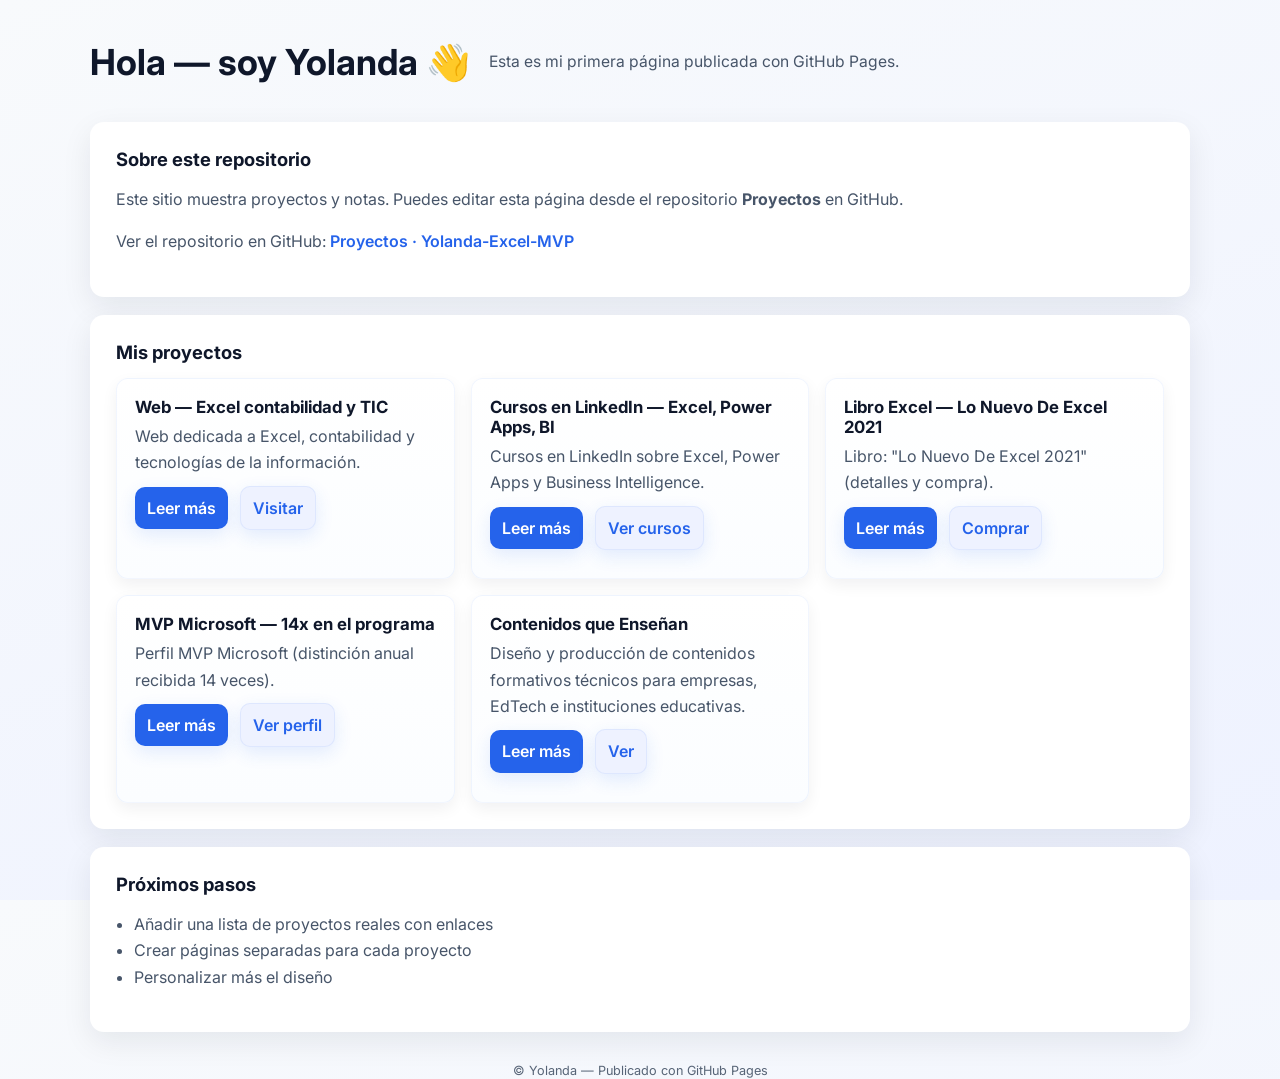
==== index.html @ 14a29754 "Estilizar CTAs: usar .btn-like en enlaces de tarjetas" ====
<!doctype html>
<html lang="es">
<head>
  <meta charset="utf-8" />
  <meta name="viewport" content="width=device-width,initial-scale=1" />
  <title>Proyectos — Yolanda</title>
  <link rel="stylesheet" href="styles.css">
</head>
<body>
  <header class="site-header">
    <div class="container">
      <h1>Hola — soy Yolanda 👋</h1>
      <p class="tagline">Esta es mi primera página publicada con GitHub Pages.</p>
    </div>
  </header>

  <main class="container">
    <section class="card">
      <h2>Sobre este repositorio</h2>
      <p>Este sitio muestra proyectos y notas. Puedes editar esta página desde el repositorio <strong>Proyectos</strong> en GitHub.</p>
      <p>Ver el repositorio en GitHub: <a href="https://github.com/Yolanda-Excel-MVP/Proyectos" target="_blank" rel="noopener">Proyectos · Yolanda-Excel-MVP</a></p>
    </section>

    <section class="card projects">
      <h2>Mis proyectos</h2>
      <div class="projects-grid">
        <article class="project-card">
          <h3>Web — Excel contabilidad y TIC</h3>
          <p>Web dedicada a Excel, contabilidad y tecnologías de la información.</p>
          <p><a class="btn-like" href="about-web.html">Leer más</a> <a class="btn-like secondary" href="https://excelcontabilidadytic.com/" target="_blank" rel="noopener">Visitar</a></p>
        </article>

        <article class="project-card">
          <h3>Cursos en LinkedIn — Excel, Power Apps, BI</h3>
          <p>Cursos en LinkedIn sobre Excel, Power Apps y Business Intelligence.</p>
          <p><a class="btn-like" href="about-linkedin.html">Leer más</a> <a class="btn-like secondary" href="https://www.linkedin.com/learning/search?keywords=yolanda%20cuesta%20altieri" target="_blank" rel="noopener">Ver cursos</a></p>
        </article>

        <article class="project-card">
          <h3>Libro Excel — Lo Nuevo De Excel 2021</h3>
          <p>Libro: "Lo Nuevo De Excel 2021" (detalles y compra).</p>
          <p><a class="btn-like" href="about-libro.html">Leer más</a> <a class="btn-like secondary" href="https://www.alpha-editorial.com/Papel/9789587788815/Lo+Nuevo+De+Excel+2021" target="_blank" rel="noopener">Comprar</a></p>
        </article>

        <article class="project-card">
          <h3>MVP Microsoft — 14x en el programa</h3>
          <p>Perfil MVP Microsoft (distinción anual recibida 14 veces).</p>
          <p><a class="btn-like" href="about-mvp.html">Leer más</a> <a class="btn-like secondary" href="https://mvp.microsoft.com/en-US/mvp/profile/04660ff3-3c9a-e411-93f2-9cb65495d3c4" target="_blank" rel="noopener">Ver perfil</a></p>
        </article>

        <article class="project-card">
          <h3>Contenidos que Enseñan</h3>
          <p>Diseño y producción de contenidos formativos técnicos para empresas, EdTech e instituciones educativas.</p>
          <p><a class="btn-like" href="about-contenidos.html">Leer más</a> <a class="btn-like secondary" href="https://excelcontabilidadytic.com/contenidos-que-ensenan-yolanda-cuesta/" target="_blank" rel="noopener">Ver</a></p>
        </article>
      </div>
    </section>

    <section class="card">
      <h2>Próximos pasos</h2>
      <ul>
        <li>Añadir una lista de proyectos reales con enlaces</li>
        <li>Crear páginas separadas para cada proyecto</li>
        <li>Personalizar más el diseño</li>
      </ul>
    </section>
  </main>

  <footer class="site-footer">
    <div class="container">
      <small>© Yolanda — Publicado con GitHub Pages</small>
    </div>
  </footer>
</body>
</html>
---- styles.css ----
@import url('https://fonts.googleapis.com/css2?family=Inter:wght@400;600;700&display=swap');
:root{
  --bg-gradient-start: #f8fafc;
  --bg-gradient-end: #eef2ff;
  --card-bg: #ffffff;
  --text: #0f172a;
  --muted: #475569;
  --accent: #2563eb;
  --accent-600: #1d4ed8;
  --radius: 14px;
  --shadow-lg: 0 10px 30px rgba(15,23,42,0.08);
  --shadow-sm: 0 6px 16px rgba(15,23,42,0.06);
}
*{box-sizing:border-box}
html,body{height:100%}
body{
  margin:0;
  font-family: 'Inter', system-ui, -apple-system, "Segoe UI", Roboto, "Helvetica Neue", Arial;
  color:var(--text);
  background: linear-gradient(160deg,var(--bg-gradient-start),var(--bg-gradient-end));
  -webkit-font-smoothing:antialiased;
  -moz-osx-font-smoothing:grayscale;
  padding:28px 16px;
}
.container{
  max-width:1100px;
  margin:0 auto;
  padding:0 20px;
}

/* Header */
.site-header{
  margin-bottom:26px;
}
.site-header .container{
  display:flex;
  gap:18px;
  align-items:center;
  padding:12px 0;
}
.site-header h1{margin:0;font-size:clamp(1.6rem,2.8vw,2.5rem);font-weight:700}
.tagline{margin:0;color:var(--muted);font-size:0.98rem}

/* Card baseline */
.card{
  background:var(--card-bg);
  border-radius:var(--radius);
  box-shadow:var(--shadow-lg);
  padding:22px;
  margin-bottom:18px;
}

h2{margin-top:0;color:var(--text);font-size:1.15rem}
p, li{color:var(--muted);line-height:1.65;font-size:1rem}
a{color:var(--accent);text-decoration:none;font-weight:600}
a:hover{text-decoration:underline}

/* Projects grid */
.projects-grid{
  display:grid;
  grid-template-columns:1fr;
  gap:16px;
  margin-top:12px;
}
.project-card{
  padding:18px;
  border-radius:12px;
  background:linear-gradient(180deg,#ffffff,#fbfdff);
  box-shadow:var(--shadow-sm);
  transition:transform .18s ease, box-shadow .18s ease;
  border:1px solid rgba(37,99,235,0.06);
}
.project-card h3{margin:0 0 6px 0;font-size:1.05rem}
.project-card p{margin:0 0 10px 0;color:var(--muted)}
.project-card a{margin-right:8px}
.project-card:hover{transform:translateY(-6px);box-shadow:0 14px 40px rgba(15,23,42,0.08)}

/* Buttons style for links */
.btn-like{
  display:inline-block;
  padding:8px 12px;
  border-radius:10px;
  background:var(--accent);
  color:white;
  text-decoration:none;
  font-weight:600;
  box-shadow:0 6px 18px rgba(37,99,235,0.12);
}
.btn-like.secondary{background:#eef2ff;color:var(--accent);border:1px solid rgba(37,99,235,0.08)}

/* Footer */
.site-footer{margin-top:28px;text-align:center;color:var(--muted);font-size:0.95rem}

/* Responsive layout */
@media(min-width:700px){
  .projects-grid{grid-template-columns:repeat(2,1fr)}
}
@media(min-width:1000px){
  .projects-grid{grid-template-columns:repeat(3,1fr)}
  .container{padding:0}
  .card{padding:26px}
}

/* Small improvements */
ul{padding-left:1.15rem}
small{opacity:0.9}

/* Accessibility helpers */
a:focus{outline:3px solid rgba(37,99,235,0.18);outline-offset:3px}
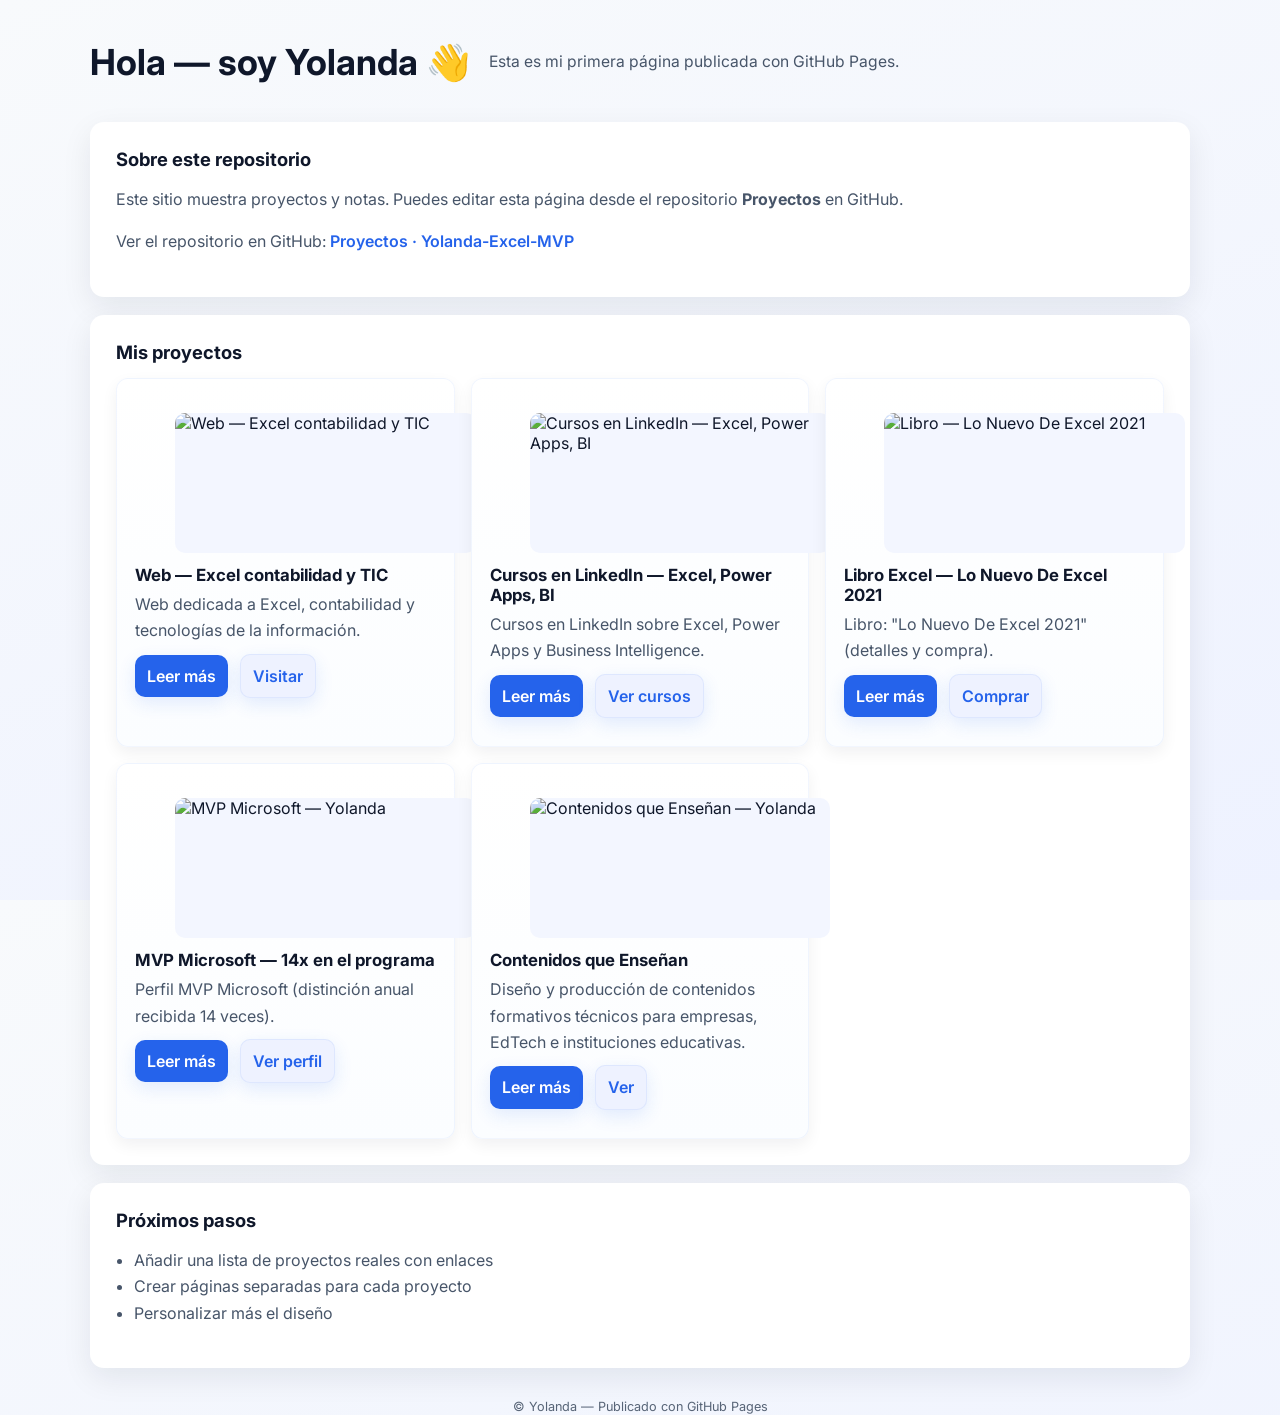
==== commit 38e9fabf: "Añadir imágenes placeholder en tarjetas de proyecto" ====
--- a/index.html
+++ b/index.html
@@ -25,30 +25,45 @@
       <h2>Mis proyectos</h2>
       <div class="projects-grid">
         <article class="project-card">
+          <figure class="project-media">
+            <img src="https://source.unsplash.com/1200x800/?excel,spreadsheet" alt="Web — Excel contabilidad y TIC">
+          </figure>
           <h3>Web — Excel contabilidad y TIC</h3>
           <p>Web dedicada a Excel, contabilidad y tecnologías de la información.</p>
           <p><a class="btn-like" href="about-web.html">Leer más</a> <a class="btn-like secondary" href="https://excelcontabilidadytic.com/" target="_blank" rel="noopener">Visitar</a></p>
         </article>
 
         <article class="project-card">
+          <figure class="project-media">
+            <img src="https://source.unsplash.com/1200x800/?online-course,learning" alt="Cursos en LinkedIn — Excel, Power Apps, BI">
+          </figure>
           <h3>Cursos en LinkedIn — Excel, Power Apps, BI</h3>
           <p>Cursos en LinkedIn sobre Excel, Power Apps y Business Intelligence.</p>
           <p><a class="btn-like" href="about-linkedin.html">Leer más</a> <a class="btn-like secondary" href="https://www.linkedin.com/learning/search?keywords=yolanda%20cuesta%20altieri" target="_blank" rel="noopener">Ver cursos</a></p>
         </article>
 
         <article class="project-card">
+          <figure class="project-media">
+            <img src="https://source.unsplash.com/1200x800/?book,reading" alt="Libro — Lo Nuevo De Excel 2021">
+          </figure>
           <h3>Libro Excel — Lo Nuevo De Excel 2021</h3>
           <p>Libro: "Lo Nuevo De Excel 2021" (detalles y compra).</p>
           <p><a class="btn-like" href="about-libro.html">Leer más</a> <a class="btn-like secondary" href="https://www.alpha-editorial.com/Papel/9789587788815/Lo+Nuevo+De+Excel+2021" target="_blank" rel="noopener">Comprar</a></p>
         </article>
 
         <article class="project-card">
+          <figure class="project-media">
+            <img src="https://source.unsplash.com/1200x800/?microsoft,award" alt="MVP Microsoft — Yolanda">
+          </figure>
           <h3>MVP Microsoft — 14x en el programa</h3>
           <p>Perfil MVP Microsoft (distinción anual recibida 14 veces).</p>
           <p><a class="btn-like" href="about-mvp.html">Leer más</a> <a class="btn-like secondary" href="https://mvp.microsoft.com/en-US/mvp/profile/04660ff3-3c9a-e411-93f2-9cb65495d3c4" target="_blank" rel="noopener">Ver perfil</a></p>
         </article>
 
         <article class="project-card">
+          <figure class="project-media">
+            <img src="https://source.unsplash.com/1200x800/?education,content" alt="Contenidos que Enseñan — Yolanda">
+          </figure>
           <h3>Contenidos que Enseñan</h3>
           <p>Diseño y producción de contenidos formativos técnicos para empresas, EdTech e instituciones educativas.</p>
           <p><a class="btn-like" href="about-contenidos.html">Leer más</a> <a class="btn-like secondary" href="https://excelcontabilidadytic.com/contenidos-que-ensenan-yolanda-cuesta/" target="_blank" rel="noopener">Ver</a></p>
--- a/styles.css
+++ b/styles.css
@@ -75,6 +75,25 @@
 .project-card a{margin-right:8px}
 .project-card:hover{transform:translateY(-6px);box-shadow:0 14px 40px rgba(15,23,42,0.08)}
 
+/* Project image */
+.project-media{
+  width:100%;
+  height:160px;
+  overflow:hidden;
+  border-radius:10px;
+  margin-bottom:12px;
+  background:#f3f6ff;
+}
+.project-media img{
+  width:100%;
+  height:100%;
+  object-fit:cover;
+  display:block;
+  transform-origin:center;
+  transition:transform .4s ease;
+}
+.project-card:hover .project-media img{ transform:scale(1.06); }
+
 /* Buttons style for links */
 .btn-like{
   display:inline-block;
@@ -99,6 +118,7 @@
   .projects-grid{grid-template-columns:repeat(3,1fr)}
   .container{padding:0}
   .card{padding:26px}
+  .project-media{height:140px}
 }
 
 /* Small improvements */
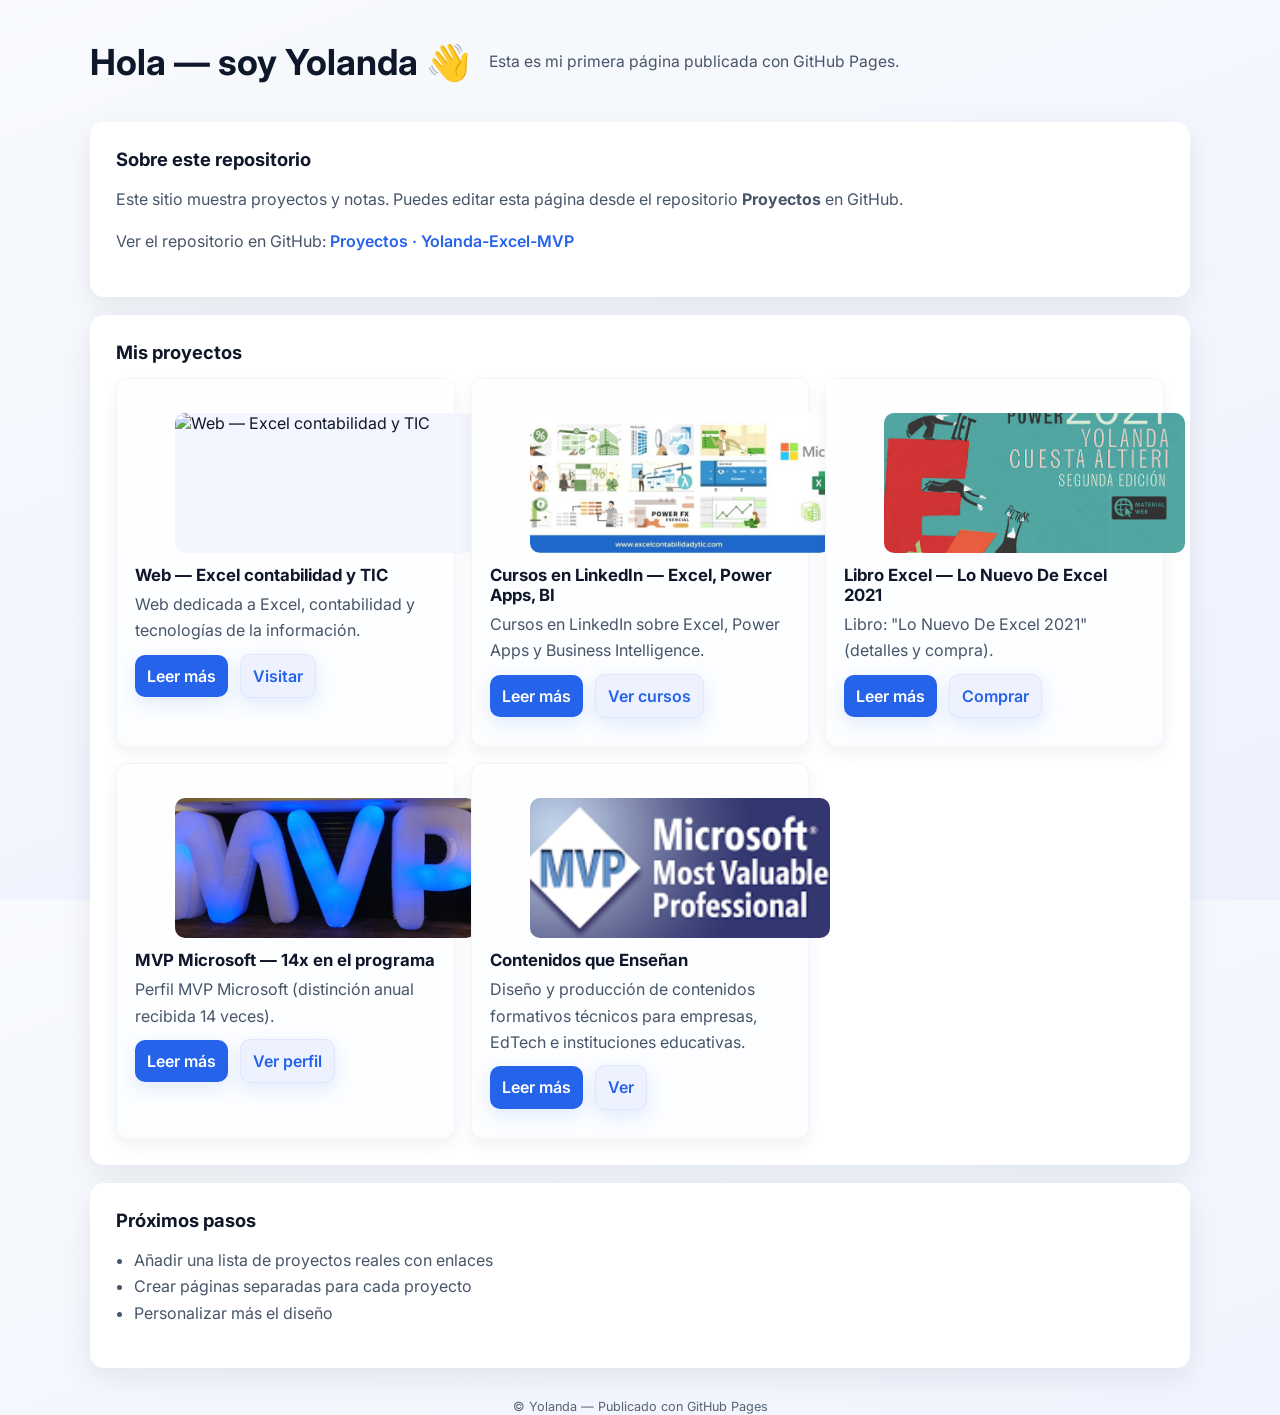
==== commit bdd765a6: "Apuntar a las imágenes subidas en images/ (usar nombres actuales images*.jpg)" ====
--- a/index.html
+++ b/index.html
@@ -26,7 +26,7 @@
       <div class="projects-grid">
         <article class="project-card">
           <figure class="project-media">
-            <img src="https://source.unsplash.com/1200x800/?excel,spreadsheet" alt="Web — Excel contabilidad y TIC">
+            <img src="images/imagesweb.jpg" alt="Web — Excel contabilidad y TIC">
           </figure>
           <h3>Web — Excel contabilidad y TIC</h3>
           <p>Web dedicada a Excel, contabilidad y tecnologías de la información.</p>
@@ -35,7 +35,7 @@
 
         <article class="project-card">
           <figure class="project-media">
-            <img src="https://source.unsplash.com/1200x800/?online-course,learning" alt="Cursos en LinkedIn — Excel, Power Apps, BI">
+            <img src="images/imageslinkedin.jpg" alt="Cursos en LinkedIn — Excel, Power Apps, BI">
           </figure>
           <h3>Cursos en LinkedIn — Excel, Power Apps, BI</h3>
           <p>Cursos en LinkedIn sobre Excel, Power Apps y Business Intelligence.</p>
@@ -44,7 +44,7 @@
 
         <article class="project-card">
           <figure class="project-media">
-            <img src="https://source.unsplash.com/1200x800/?book,reading" alt="Libro — Lo Nuevo De Excel 2021">
+            <img src="images/imageslibro.jpg" alt="Libro — Lo Nuevo De Excel 2021">
           </figure>
           <h3>Libro Excel — Lo Nuevo De Excel 2021</h3>
           <p>Libro: "Lo Nuevo De Excel 2021" (detalles y compra).</p>
@@ -53,7 +53,7 @@
 
         <article class="project-card">
           <figure class="project-media">
-            <img src="https://source.unsplash.com/1200x800/?microsoft,award" alt="MVP Microsoft — Yolanda">
+            <img src="images/imagesmvp.jpg" alt="MVP Microsoft — Yolanda">
           </figure>
           <h3>MVP Microsoft — 14x en el programa</h3>
           <p>Perfil MVP Microsoft (distinción anual recibida 14 veces).</p>
@@ -62,7 +62,7 @@
 
         <article class="project-card">
           <figure class="project-media">
-            <img src="https://source.unsplash.com/1200x800/?education,content" alt="Contenidos que Enseñan — Yolanda">
+            <img src="images/imagescontenidos.jpg" alt="Contenidos que Enseñan — Yolanda">
           </figure>
           <h3>Contenidos que Enseñan</h3>
           <p>Diseño y producción de contenidos formativos técnicos para empresas, EdTech e instituciones educativas.</p>
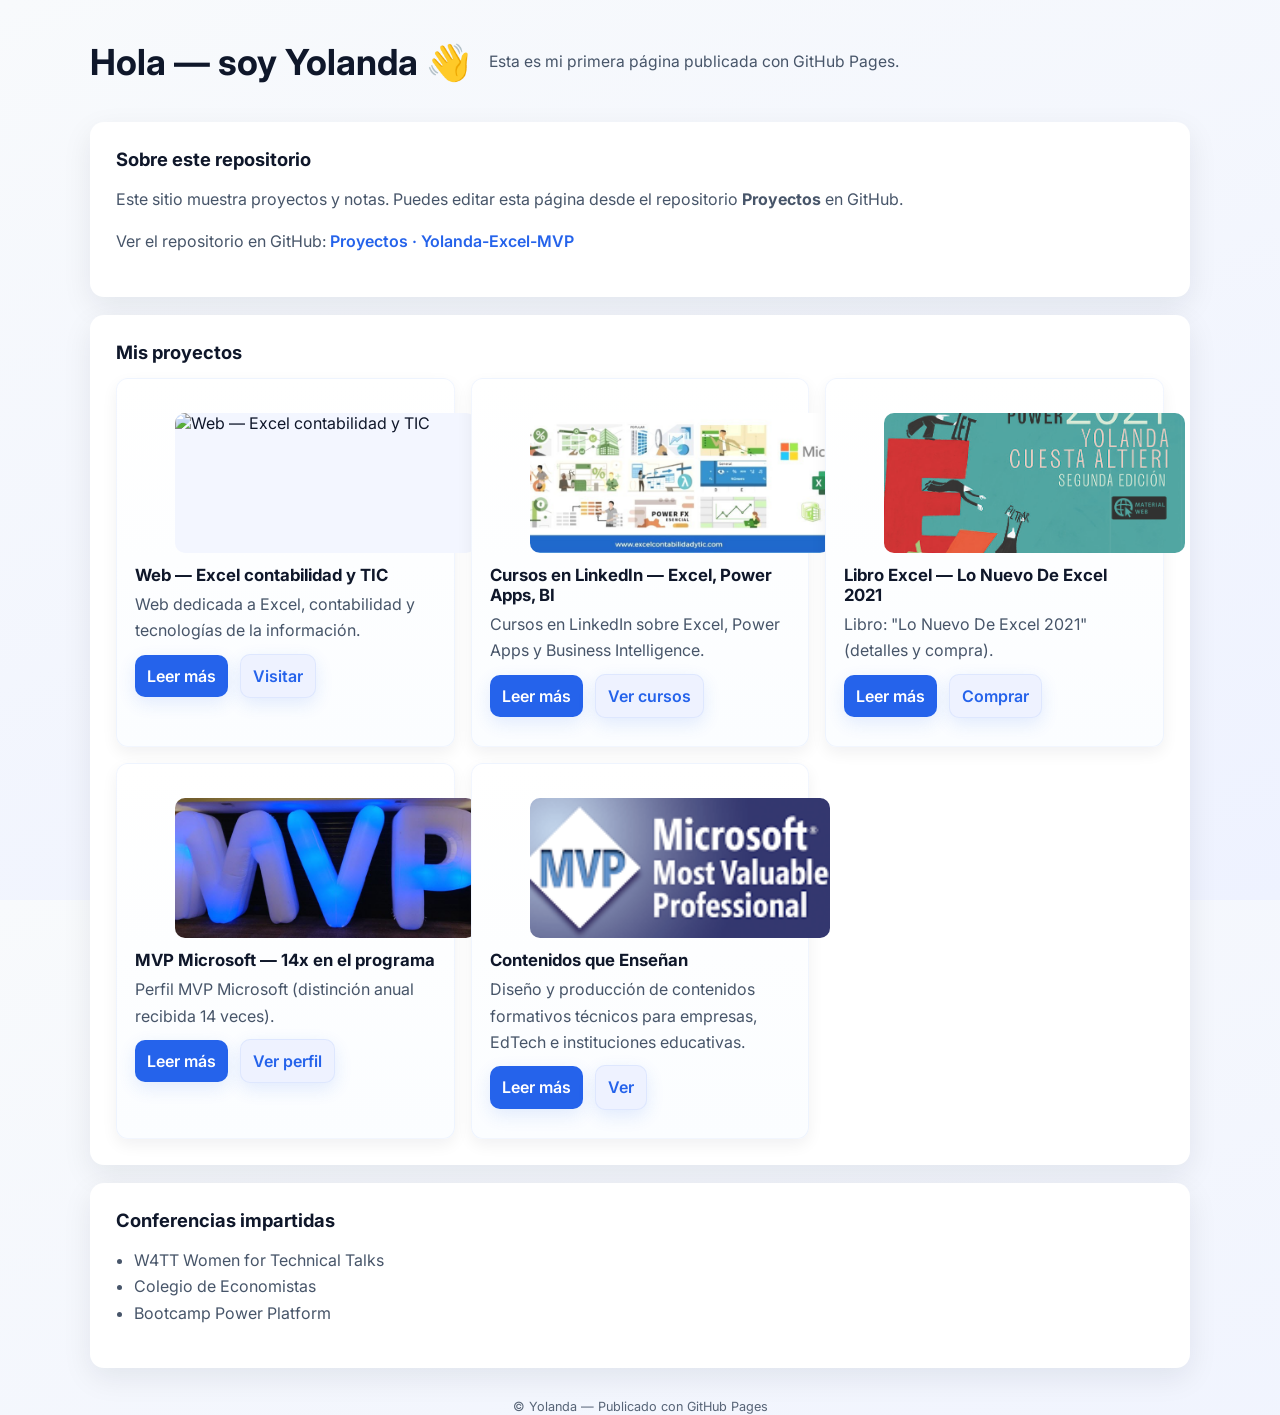
==== commit f492c128: "Update section title and list items in index.html" ====
--- a/index.html
+++ b/index.html
@@ -72,11 +72,11 @@
     </section>
 
     <section class="card">
-      <h2>Próximos pasos</h2>
+      <h2>Conferencias impartidas</h2>
       <ul>
-        <li>Añadir una lista de proyectos reales con enlaces</li>
-        <li>Crear páginas separadas para cada proyecto</li>
-        <li>Personalizar más el diseño</li>
+        <li>W4TT Women for Technical Talks</li>
+        <li>Colegio de Economistas</li>
+        <li>Bootcamp Power Platform</li>
       </ul>
     </section>
   </main>
